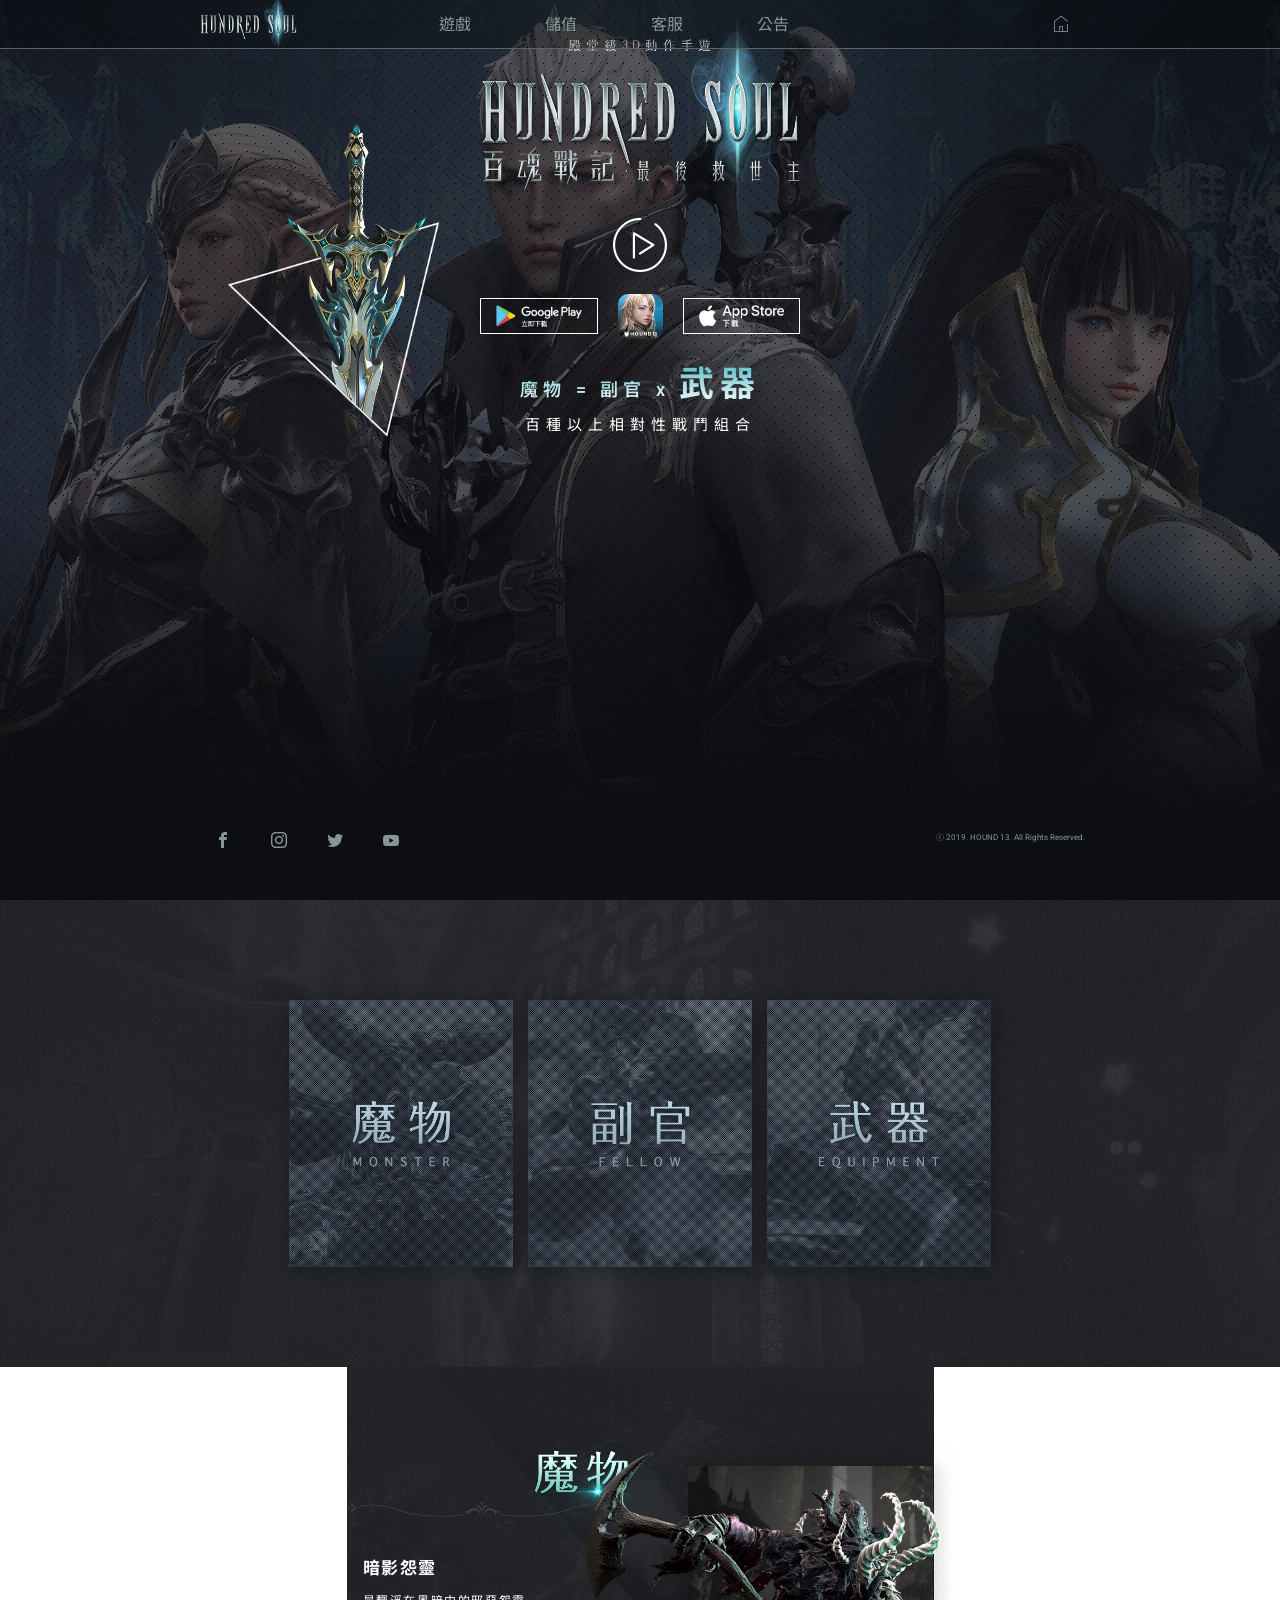
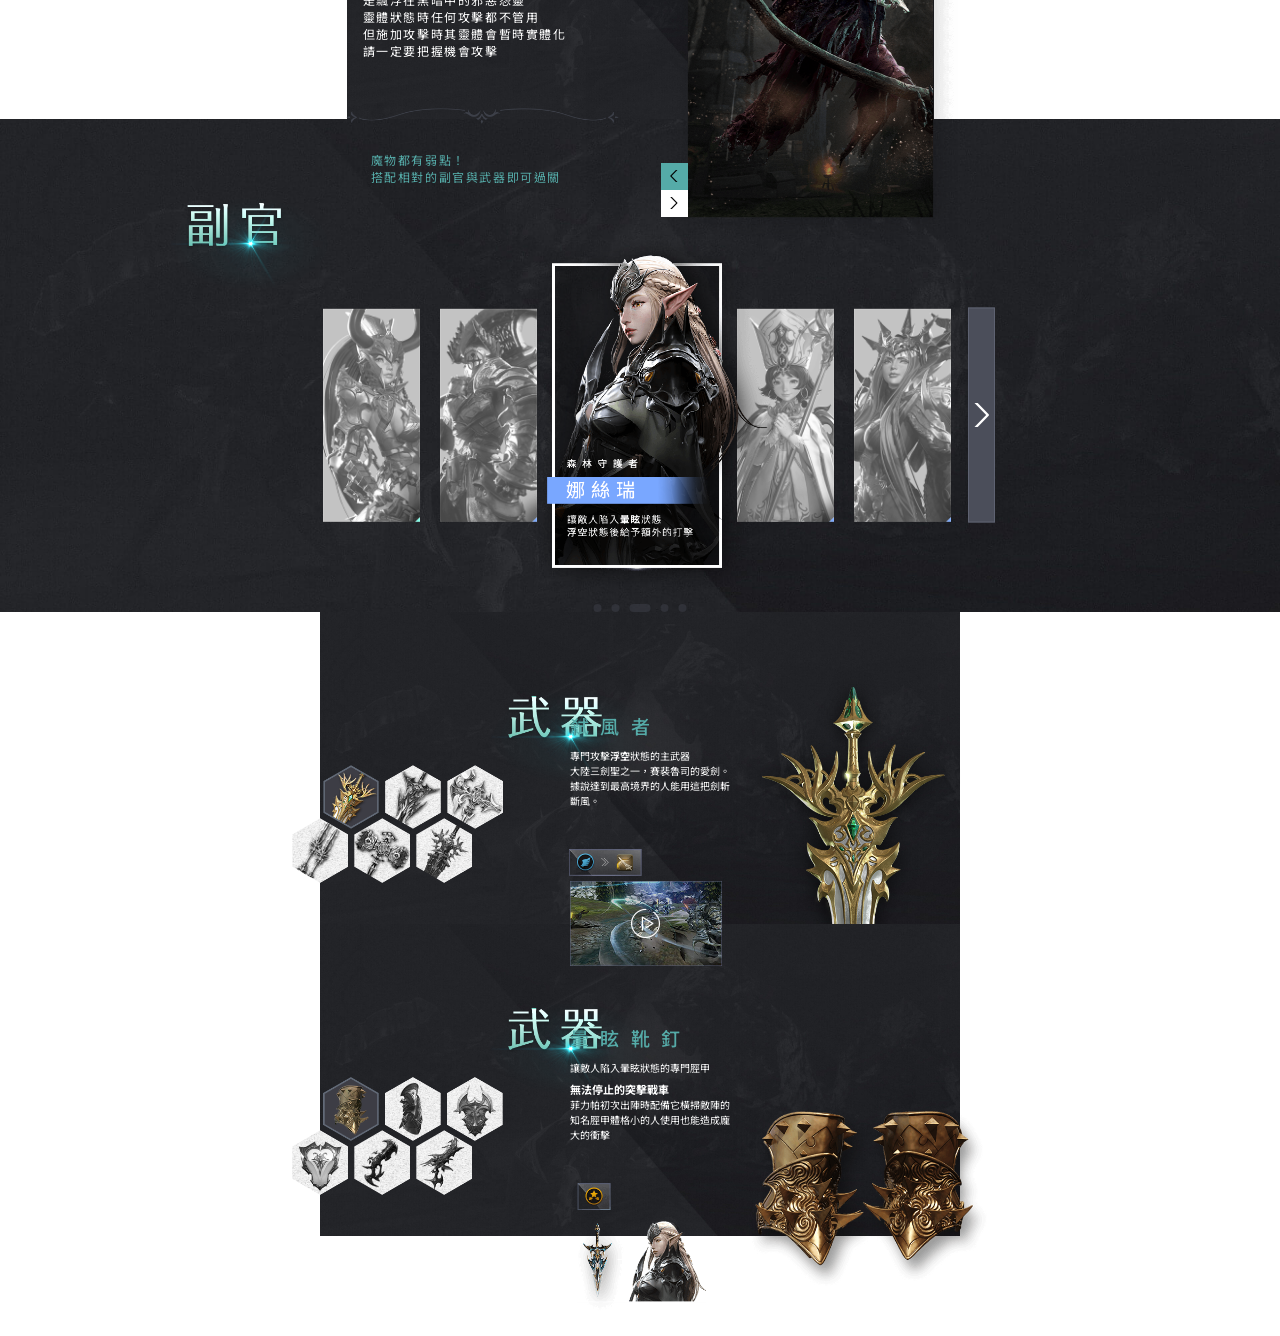
==== full.html @ d364ba59 "full-page-ver" ====
<!DOCTYPE html>
<html xmlns="http://www.w3.org/1999/xhtml">

<head>
	<meta http-equiv="Content-Type" content="text/html; charset=utf-8" />
	<title>Background Video  - fullPage.js</title>
	<meta name="author" content="Alvaro Trigo Lopez" />
	<meta name="description" content="fullPage full-screen background videos." />
	<meta name="keywords"  content="fullpage,jquery,demo,screen,fullscreen,video,full-screen" />
	<meta name="Resource-type" content="Document" />
	<link rel="stylesheet" type="text/css" href="https://alvarotrigo.com/fullPage/fullpage.css" />
	<link rel="stylesheet" href="assets/css/main2.css">
</head>
<body>
	<a href="#!" class="btn btn--90 hamburgur"><i class="icon icon-hamburger"></i></a>
	<nav id="nav">
		<div class="container">
			<div class="flex">
				<a href="#!" class="logo">
					<img src="assets/img/logo-black.png" alt="HOUNDRED SOUL" class="desktop">
					<img src="assets/img/HS_Logo.png" alt="HOUNDRED SOUL" class="mobile">
				</a>
				<ul class="menu list-reset flex">
					<li><a href="#gameMenu">遊戲</a></li>
					<li><a href="#!">儲值</a></li>
					<li><a href="#!">客服</a></li>
					<li><a href="#!">公告</a></li>
				</ul>
				<ul class="sns mobile list-reset">
					<li><a href="https://www.facebook.com/hundredsoul.tw" target="_blank"><i class="icon icon-facebook"></i>Facebook</a></li>
					<li><a href="https://www.instagram.com/hundredsoul_tw/" target="_blank"><i class="icon icon-instagram"></i>Instagram</a></li>
					<li><a href="https://twitter.com/HundredSoulTW" target="_blank"><i class="icon icon-twitter"></i>Twitter</a></li>
					<li><a href="https://www.youtube.com/channel/UCJKom9AdipwO58HMVMMrx8w/" target="_blank"><i class="icon icon-youtube"></i>YouTube</a></li>
				</ul>
				<a href="#!" class="btn btn--90 home desktop"><i class="icon icon-home"></i></a>
				<a href="#!" class="btn btn--90 close mobile"><i class="icon icon-close"></i></a>
			</div>
		</div>
	</nav>
	<div id="fullpage">
		<header class="section">
			<video autoplay muted loop poster="assets/img/1920x1080.jpg" data-autoplay>
				<source src="assets/img/comp2_9.mp4" type="video/mp4">
				Your browser does not support HTML5 video.
			</video>
			<div class="container">
				<div class="flex">
					<div class="content">
						<img src="assets/img/HS_Logo.png" alt="">
						<i class="icon icon-play function--playFullScreen" data-video="07uyx4d0DpY"></i>
						<div class="slider slider--application">
							<ul class="slider__image list-reset">
								<li class="active">
									<img src="assets/img/application01.png" alt="">
								</li>
								<li>
									<img src="assets/img/application02.png" alt="">
								</li>
								<li>
									<img src="assets/img/application03.png" alt="">
								</li>
							</ul>
							<div class="slider__mask">
								<img src="assets/img/triangle.png" alt="">
							</div>
						</div>
						<ul class="app-list list-reset flex">
							<li class="app-logo"><a href="#!"><img src="assets/img/google_play@3x.png" alt=""></a></li>
							<li><a href="#!"><img src="assets/img/hound13.png" alt=""></a></li>
							<li class="app-logo"><a href="#!"><img src="assets/img/apple_store@3x.png" alt=""></a></li>
						</ul>
						<div class="coptText">
							<ul class="slider__text list-reset">
								<li class="active">魔物 = 副官 x <strong>武器</strong></li>
								<li>魔物 = <strong>副官</strong> x 武器</li>
								<li><strong>魔物</strong> = 副官 x 武器</li>
							</ul>
							<p>百種以上相對性戰鬥組合</p>
						</div>
					</div>
				</div>
			</div>
		</header>
		<div class="section slider slider-bg slider-game-menu">
			<div class="flex card-group desktop">
				<a class="card-item" href="#monster">
					<img class="normal" src="assets/img/monster-normal.png" alt="">
					<img class="hover" src="assets/img/monster-hover.png" alt="">
					<span class="sr-only">魔物 Monster</span>
				</a>
				<a class="card-item" href="#fellow">
					<img class="normal" src="assets/img/fellow-normal.png" alt="">
					<img class="hover" src="assets/img/fellow-hover.png" alt="">
					<span class="sr-only">副官 Fellow</span>
				</a>
				<a class="card-item" href="#equipmentMain">
					<img class="normal" src="assets/img/equipment-normal.png" alt="">
					<img class="hover" src="assets/img/equipment-hover.png" alt="">
					<span class="sr-only">武器 equipment</span>
				</a>
			</div>
			<div class="flex card-group mobile">
				<a class="card-item" href="#monster">
					<img class="normal" src="assets/img/monster-mobile.png" alt="">
					<span class="sr-only">魔物 Monster</span>
				</a>
				<a class="card-item" href="#fellow">
					<img class="normal" src="assets/img/fellow-mobile.png" alt="">
					<span class="sr-only">副官 Fellow</span>
				</a>
				<a class="card-item" href="#equipmentMain">
					<img class="normal" src="assets/img/equipment-main-mobile.png" alt="">
					<span class="sr-only">主武器 equipment</span>
				</a>
				<a class="card-item" href="#equipmentSub">
					<img class="normal" src="assets/img/equipment-sub-mobile.png" alt="">
					<span class="sr-only">輔助武器 equipmentSub</span>
				</a>
			</div>
		</div>
		<div class="section slider slider-bg slider-monster">
			<img src="assets/img/monster-title.png" alt="魔物" class="item-title">
			<div class="item-container">
				<div class="slider slider-fade slider-monster">
					<ul class="slider-navi list-reset">
						<li class="slider-navi--prev"><i class="icon icon-slider-left"></i></li>
						<li class="slider-navi--next"><i class="icon icon-slider-right"></i></li>
					</ul>
					<div class="slider-wrap">
						<div class="slider-item">
							<div class="slider-body">
								<img src="assets/img/decoration-up.png" alt="" class="decoration">
								<div class="slider-text">
									<h3 class="mtb0">紅眼拉米亞</h3>
									<p>
										<span>是一種會讓對方變成石頭的魔物</span>
										<span>若是被此一魔物看見，身體就會變石頭</span>
										<span>千萬要多加小心</span>
										<span>別忘記使用防盾就能抵禦其目光</span>
									</p>
								</div>
								<img src="assets/img/decoration-down.png" alt="" class="decoration">
								<p>
									<span>魔物都有弱點！</span>
									<span>搭配相對的副官與武器即可過關</span>
								</p>
							</div>
							<img src="assets/img/slideEvilImgt01.png" alt="" class="slider-img">
						</div>
						<div class="slider-item active">
							<div class="slider-body">
								<img src="assets/img/decoration-up.png" alt="" class="decoration">
								<div class="slider-text">
									<h3 class="mtb0">暗影怨靈</h3>
									<p>
										<span>是飄浮在黑暗中的邪惡怨靈</span>
										<span>靈體狀態時任何攻擊都不管用</span>
										<span>但施加攻擊時其靈體會暫時實體化</span>
										<span>請一定要把握機會攻擊</span>
									</p>
								</div>
								<img src="assets/img/decoration-down.png" alt="" class="decoration">
								<p>
									<span>魔物都有弱點！</span>
									<span>搭配相對的副官與武器即可過關</span>
								</p>
							</div>
							<img src="assets/img/slideEvilImgt02.png" alt="" class="slider-img">
						</div>
						<div class="slider-item">
							<div class="slider-body">
								<img src="assets/img/decoration-up.png" alt="" class="decoration">
								<div class="slider-text">
									<h3 class="mtb0">不死巨魔</h3>
									<p>
										<span>是能瞬間回復傷口的魔物</span>
										<span>受傷時會習慣性採取防禦姿態回復傷勢</span>
										<span>由於此時會全力防禦，攻擊難以奏效</span>
										<span>擊倒狀態異常相當脆弱請立刻擊倒對方</span>
									</p>
								</div>
								<img src="assets/img/decoration-down.png" alt="" class="decoration">
								<p>
									<span>魔物都有弱點！</span>
									<span>搭配相對的副官與武器即可過關</span>
								</p>
							</div>
							<img src="assets/img/slideEvilImgt03.png" alt="不死巨魔" class="slider-img">
						</div>
						<div class="slider-item">
							<div class="slider-body">
								<img src="assets/img/decoration-up.png" alt="" class="decoration">
								<div class="slider-text">
									<h3 class="mtb0">旋風鷹身人</h3>
									<p>
										<span>是操控風之力的天空狩獵者</span>
										<span>引起旋風的瞬間請快速攻擊阻斷旋風的形成</span>
										<span>在地上飛行時會呈現對浮空狀態異常較為脆弱</span>
										<span>最好能把握機會</span>
									</p>
								</div>
								<img src="assets/img/decoration-down.png" alt="" class="decoration">
								<p>
									<span>魔物都有弱點！</span>
									<span>搭配相對的副官與武器即可過關</span>
								</p>
							</div>
							<img src="assets/img/slideEvilImgt04.png" alt="旋風鷹身人" class="slider-img">
						</div>
						<div class="slider-item">
							<div class="slider-body">
								<img src="assets/img/decoration-up.png" alt="" class="decoration">
								<div class="slider-text">
									<h3 class="mtb0">奇美拉</h3>
									<p>
										<span>是被稱為魔獸之王的最高階魔物</span>
										<span>想要擊敗奇美拉</span>
										<span>就必須把一切戰鬥技術發揮至極限</span>
										<span>我會祈禱女神保佑救世主的偉大挑戰</span>
									</p>
								</div>
								<img src="assets/img/decoration-down.png" alt="" class="decoration">
								<p>
									<span>魔物都有弱點！</span>
									<span>搭配相對的副官與武器即可過關</span>
								</p>
							</div>
							<img src="assets/img/slideEvilImgt05.png" alt="奇美拉" class="slider-img">
						</div>
						<div class="slider-item">
							<div class="slider-body">
								<img src="assets/img/decoration-up.png" alt="" class="decoration">
								<div class="slider-text">
									<h3 class="mtb0">米諾陶</h3>
									<p>
										<span>是殲滅一整個騎士團的傳奇魔物</span>
										<span>由於米諾陶具備超強的防禦力被稱為移動的城堡</span>
										<span>米諾陶並非無法攻破的銅牆鐵壁</span>
										<span>一定會有方法可以擊潰其防備</span>
									</p>
								</div>
								<img src="assets/img/decoration-down.png" alt="" class="decoration">
								<p>
									<span>魔物都有弱點！</span>
									<span>搭配相對的副官與武器即可過關</span>
								</p>
							</div>
							<img src="assets/img/slideEvilImgt06.png" alt="米諾陶" class="slider-img">
						</div>
					</div>
				</div>
			</div>
		</div>
		<div class="section slider slider-bg slider-fellow">
			<img src="assets/img/fellow-title.png" alt="副官" class="item-title">
			<div class="item-container">
				<div class="slider slider-infinite">
					<div class="slider-wrap">
						<div class="slider-item">
							<div class="fellow-img fellow-img--set">
								<img src="assets/img/adCha01.png" alt="">
								<img src="assets/img/adCha01_on.png" alt="" class="on">
							</div>
							<div class="fellow-img fellow-img--active">
								<img src="assets/img/adCha01_active.png" alt="">
							</div>
							<h4 class="sr-only">開朗的突擊少女</h4>
							<h3 class="sr-only">菲力帕</h3>
							<p class="sr-only">讓敵人陷入暈眩狀態，破壞霸體的專門副官</p>
						</div>
						<div class="slider-item">
							<div class="fellow-img fellow-img--set">
								<img src="assets/img/adCha02.png" alt="">
								<img src="assets/img/adCha02_on.png" alt="" class="on">
							</div>
							<div class="fellow-img fellow-img--active">
								<img src="assets/img/adCha02_active.png" alt="">
							</div>
							<h4 class="sr-only">北方守護者</h4>
							<h3 class="sr-only">基加提克</h3>
							<p class="sr-only">讓敵人陷入浮空狀態，擊倒狀態後附加額外的打擊</p>
						</div>
						<div class="slider-item active">
							<div class="fellow-img fellow-img--set">
								<img src="assets/img/adCha03.png" alt="">
								<img src="assets/img/adCha03_on.png" alt="" class="on">
							</div>
							<div class="fellow-img fellow-img--active">
								<img src="assets/img/adCha03_active.png" alt="">
							</div>
							<h4 class="sr-only">森林守護者</h4>
							<h3 class="sr-only">娜絲瑞</h3>
							<p class="sr-only">讓敵人陷入暈眩狀態，浮空狀態後給予額外的打擊</p>
						</div>
						<div class="slider-item">
							<div class="fellow-img fellow-img--set">
								<img src="assets/img/adCha04.png" alt="">
								<img src="assets/img/adCha04_on.png" alt="" class="on">
							</div>
							<div class="fellow-img fellow-img--active">
								<img src="assets/img/adCha04_active.png" alt="">
							</div>
							<h4 class="sr-only">女神之子</h4>
							<h3 class="sr-only">拉黎卡</h3>
							<p class="sr-only">專門輔助我軍攻擊且治癒傷勢，解除狀態異常回復瀕死狀態</p>
						</div>
						<div class="slider-item">
							<div class="fellow-img fellow-img--set">
								<img src="assets/img/adCha05.png" alt="">
								<img src="assets/img/adCha05_on.png" alt="" class="on">
							</div>
							<div class="fellow-img fellow-img--active">
								<img src="assets/img/adCha05_active.png" alt="">
							</div>
							<h4 class="sr-only">炙烈的火焰魔女</h4>
							<h3 class="sr-only">凱倫</h3>
							<p class="sr-only">讓敵人陷入灼傷、暈眩狀態，灼傷狀態爆炸後造成範圍攻擊</p>
						</div>
					</div>
					<ul class="slider-dot list-reset">
						<li></li>
						<li></li>
						<li class="active"></li>
						<li></li>
						<li></li>
					</ul>
					<div class="slider-hide">
						<div class="slider-arrow"><i class="icon icon-slider-right"></i></div>
						<div class="slider-item">
							<h4 class="sr-only">聖殿騎士團副團長</h4>
							<h3 class="sr-only">卡伊琳</h3>
							<p class="sr-only">讓敵人陷入束縛狀態，曾獲得雷蒙大師的指導</p>
							<img src="assets/img/adCha-6.png" alt="">
						</div>
					</div>
				</div>
			</div>
		</div>
		<div class="section slider slider-bg slider-equipment slider-equipment--main">
			<img src="assets/img/equipment-title.png" alt="武器" class="item-title">
			<div class="item-container">
				<div class="slider slider-equipment">
					<div class="slider-wrap">
						<div class="slider-item active">
							<h3 class="mobile">主武器</h3>
							<div class="tab-group">
								<ul class="tab-navi tab-navi--main list-reset">
									<li class="active"></li>
									<li></li>
									<li></li>
									<li></li>
									<li></li>
									<li></li>
								</ul>
								<div class="tab-content-group tab-content-group--main">
									<div class="content-item active">
										<div class="content-body">
											<div class="content-text">
												<h3 class="mt0-mb05">弒風者</h3>
												<p class="mtb0">
													專門攻擊<strong>浮空</strong>狀態的主武器
												</p>
												<p class="mtb0">
													大陸三劍聖之一，賽裴魯司的愛劍。
												</p>
												<p class="mtb0">
													據說達到最高境界的人能用這把劍斬斷風。
												</p>
												<div class="recommend-group">
													<img class="recommend-main" src="assets/img/recommend-group-11.png" alt="">
													<div class="video-group function--playFullScreen" data-video="kIsNQ-Lx2Ng">
														<img src="assets/img/imgMovie01.png" alt="" class="video-thumbnail">
														<i class="icon icon-play"></i>
													</div>
												</div>
											</div>
											<img src="assets/img/equipment-main-11.png" alt="" class="content-img">
										</div>
									</div>
									<div class="content-item">
										<div class="content-body">
											<div class="content-text">
												<h3 class="mt0-mb05">夜暮</h3>
												<p class="mtb0">
													專門攻擊<strong>暈眩</strong>狀態的主武器
												</p>
												<p class="mtb0">
													英雄王托雷多被冊封為王太子時先王賜予的劍，是歷代潘特拉王代代相傳的傳家之寶。
												</p>
												<div class="recommend-group">
													<img class="recommend-main" src="assets/img/recommend-group-12.png" alt="">
													<div class="video-group function--playFullScreen" data-video="6Gt11LKNXTY">
														<img src="assets/img/imgMovie02.png" alt="" class="video-thumbnail">
														<i class="icon icon-play"></i>
													</div>
												</div>
											</div>
											<img src="assets/img/equipment-main-12.png" alt="" class="content-img">
										</div>
									</div>
									<div class="content-item">
										<div class="content-body">
											<div class="content-text">
												<h3 class="mt0-mb05">半月</h3>
												<p class="mtb0">
													專門攻擊<strong>暈眩</strong>狀態的主武器 
												</p>
												<p class="mtb0">
													英雄王托雷多被冊封為王太子時先王賜予的劍，是歷代潘特拉王代代相傳的傳家之寶。
												</p>
												<div class="recommend-group">
													<img class="recommend-main" src="assets/img/recommend-group-13.png" alt="">
													<div class="video-group function--playFullScreen" data-video="BIBK9eVVY2A">
														<img src="assets/img/imgMovie03.png" alt="" class="video-thumbnail">
														<i class="icon icon-play"></i>
													</div>
												</div>
											</div>
											<img src="assets/img/equipment-main-13.png" alt="" class="content-img">
										</div>
									</div>
									<div class="content-item">
										<div class="content-body">
											<div class="content-text">
												<h3 class="mt0-mb05">決鬥者</h3>
												<p class="mtb0">
													專門攻擊<strong>浮空</strong>狀態的主武器
												</p>
												<p class="mtb0">
													英雄王托雷多單槍匹馬突破闇影峽谷時使用 的武器，據說他只花了不到半天的時間， 就突破了這個充滿魔物的
												</p>
												<div class="recommend-group">
													<img class="recommend-main" src="assets/img/recommend-group-14.png" alt="">
													<div class="video-group function--playFullScreen" data-video="pWNz-V4OmVE">
														<img src="assets/img/imgMovie04.png" alt="" class="video-thumbnail">
														<i class="icon icon-play"></i>
													</div>
												</div>
											</div>
											<img src="assets/img/equipment-main-14.png" alt="" class="content-img">
										</div>
									</div>
									<div class="content-item">
										<div class="content-body">
											<div class="content-text">
												<h3 class="mt0-mb05">碎骨者</h3>
												<p class="mtb0">
													專門攻擊<strong>擊倒、石化</strong>狀態的主武器 
												</p>
												<p class="mtb0">
													為潘特拉的突擊隊長巴爾多量身訂做的戰錘，面對碎骨者，任何一個魔物都無法避免骨頭碎裂的命運。
												</p>
												<div class="recommend-group">
													<img class="recommend-main" src="assets/img/recommend-group-15.png" alt="">
													<div class="video-group function--playFullScreen" data-video="PIp_ZPu864g">
														<img src="assets/img/imgMovie05.png" alt="" class="video-thumbnail">
														<i class="icon icon-play"></i>
													</div>
												</div>
											</div>
											<img src="assets/img/equipment-main-15.png" alt="" class="content-img">
										</div>
									</div>
									<div class="content-item">
										<div class="content-body">
											<div class="content-text">
												<h3 class="mt0-mb05">熾焰巨劍</h3>
												<p class="mtb0">
													專門攻擊<strong>灼傷</strong>狀態的主武器
												</p>
												<p class="mtb0">
													守護黑灰火山的羅敦四代王，裴伊剛的劍，由火之族所贈予。
												</p>
												<p class="mtb0">
													利用熔岩般的刀刃焚燒敵人，使其變成灰燼。
												</p>
												<div class="recommend-group">
													<img class="recommend-main" src="assets/img/recommend-group-16.png" alt="">
													<div class="video-group function--playFullScreen" data-video="JJlG86uTgNA">
														<img src="assets/img/imgMovie06.png" alt="" class="video-thumbnail">
														<i class="icon icon-play"></i>
													</div>
												</div>
											</div>
											<img src="assets/img/equipment-main-16.png" alt="" class="content-img">
										</div>
									</div>
								</div>
							</div>
						</div>
					</div>
				</div>
			</div>
		</div>
		<div class="section slider slider-bg slider-equipment slider-equipment--sub">
			<img src="assets/img/equipment-title.png" alt="武器" class="item-title">
			<div class="item-container">
				<div class="slider slider-equipment">
					<div class="slider-wrap">
						<div class="slider-item active">
							<h3 class="mobile">輔助武器</h3>
							<div class="tab-group">
								<ul class="tab-navi tab-navi--sub list-reset">
									<li class="active"></li>
									<li></li>
									<li></li>
									<li></li>
									<li></li>
									<li></li>
								</ul>
								<div class="tab-content-group tab-content-group--sub">
									<div class="content-item active">
										<div class="content-body">
											<div class="content-text">
												<h3 class="mt0-mb05">暈眩靴釘</h3>
												<p class="mtb0">
													讓敵人陷入暈眩狀態的專門脛甲  
												</p>
												<h4 class="mt05-mb0">無法停止的突擊戰車</h4>
												<p class="mtb0">
													菲力帕初次出陣時配備它橫掃敵陣的知名脛甲體格小的人使用也能造成龐大的衝擊
												</p>
												<div class="recommend-group">
													<img class="recommend-sub" src="assets/img/recommend-group-21.png" alt="">
													<p>※ 推薦組合</p>
												</div>
											</div>
											<img src="assets/img/equipment-main-21.png" alt="" class="content-img">
										</div>
									</div>
									<div class="content-item">
										<div class="content-body">
											<div class="content-text">
												<h3 class="mt0-mb05">鐵翼</h3>
												<p class="mtb0">
													讓敵人呈現浮空狀態的專門脛甲
												</p>
												<h4 class="mt05-mb0">粉碎黑暗的振翅</h4>
												<p class="mtb0">
													潘特拉的十二騎士之一鋼鐵心臟羅根愛用的脛甲帶著沉重金屬重量的踢擊輕易就把魔物踢向空中。
												</p>
												<div class="recommend-group">
													<img class="recommend-sub" src="assets/img/recommend-group-22.png" alt="">
													<p>※ 推薦組合</p>
												</div>
											</div>
											<img src="assets/img/equipment-main-22.png" alt="" class="content-img">
										</div>
									</div>
									<div class="content-item">
										<div class="content-body">
											<div class="content-text">
												<h3 class="mt0-mb05">前鋒之盾</h3>
												<p class="mtb0">
													防禦成功時會形成保護自己的護盾
												</p>
												<h4 class="mt05-mb0">不怕畏懼的先鋒</h4>
												<p class="mtb0">
													羅敦之王親自賜予先鋒部隊指揮官的防盾蘊含能有效分散衝擊的羅敦工匠技術的精華
												</p>
												<div class="recommend-group">
													<img class="recommend-sub" src="assets/img/recommend-group-23.png" alt="">
													<p>※ 推薦組合</p>
												</div>
											</div>
											<img src="assets/img/equipment-main-23.png" alt="" class="content-img">
										</div>
									</div>
									<div class="content-item">
										<div class="content-body">
											<div class="content-text">
												<h3 class="mt0-mb05">最後的希望</h3>
												<p class="mtb0">
													成功防禦時會治癒自己
												</p>
												<h4 class="mt05-mb0">不滅的希望之燈</h4>
												<p class="mtb0">
													指揮蘭帕司第4次防禦戰的聖殿騎士鐵壁的帕拉泰昂使用過的防盾蘊含女神之子拉黎卡對於生存
												</p>
												<div class="recommend-group">
													<img class="recommend-sub" src="assets/img/recommend-group-24.png" alt="">
													<p>※ 推薦組合</p>
												</div>
											</div>
											<img src="assets/img/equipment-main-24.png" alt="" class="content-img">
										</div>
									</div>
									<div class="content-item">
										<div class="content-body">
											<div class="content-text">
												<h3 class="mt0-mb05">厄運加農砲</h3>
												<p class="mtb0">
													專門讓敵人呈現中毒狀態的手持加農砲
												</p>
												<h4 class="mt05-mb0">釋毒惡魔</h4>
												<p class="mtb0">
													潘特拉的十二騎士之一魔彈射手基戴亞使用過的手持加農砲利用配合二十四種致命毒融化且
												</p>
												<div class="recommend-group">
													<img class="recommend-sub" src="assets/img/recommend-group-25.png" alt="">
													<p>※ 推薦組合</p>
												</div>
											</div>
											<img src="assets/img/equipment-main-25.png" alt="" class="content-img">
										</div>
									</div>
									<div class="content-item">
										<div class="content-body">
											<div class="content-text">
												<h3 class="mt0-mb05">冰之龍</h3>
												<p class="mtb0">
													專門讓敵人呈現緩速狀態的手持加農砲
												</p>
												<h4 class="mt05-mb0">冰龍之息</h4>
												<p class="mtb0">
													利用在冰山脈地層發掘的冰龍骨頭製成的手持加農砲會發射連火焰都能冰凍的極度寒氣。
												</p>
												<div class="recommend-group">
													<img class="recommend-sub" src="assets/img/recommend-group-26.png" alt="">
													<p>※ 推薦組合</p>
												</div>
											</div>
											<img src="assets/img/equipment-main-26.png" alt="" class="content-img">
										</div>
									</div>
								</div>
							</div>
						</div>
					</div>
				</div>
			</div>
		</div>
	</div>
	<footer>
		<div class="container">
			<div class="flex">
				<ul class="sns flex list-reset">
					<li><a href="https://www.facebook.com/hundredsoul.tw" target="_blank"><i class="icon icon-facebook"></i></a></li>
					<li><a href="https://www.instagram.com/hundredsoul_tw/" target="_blank"><i class="icon icon-instagram"></i></a></li>
					<li><a href="https://twitter.com/HundredSoulTW" target="_blank"><i class="icon icon-twitter"></i></a></li>
					<li><a href="https://www.youtube.com/channel/UCJKom9AdipwO58HMVMMrx8w/" target="_blank"><i class="icon icon-youtube"></i></a></li>
				</ul>
				<div class="copyright">
					<p class="mtb0">ⓒ 2019. HOUND 13. All Rights Reserved.</p>
				</div>
			</div>
		</div>
	</footer>
	<div class="black"></div>
	<div class="lightbox lightbox--video">
		<div class="lightbox__wrap">
			<i class="icon icon-close function--close"></i>
			<div class="embed--border">
				<div class="embed embed--16by9">
					<iframe width="560" height="315" src="" frameborder="0" allow="accelerometer; autoplay; encrypted-media; gyroscope; picture-in-picture" allowfullscreen></iframe>
				</div>
			</div>
		</div>
	</div>
	<script type="text/javascript" src="assets/js/jquery-1.11.3.min.js"></script>
	<script type="text/javascript" src="assets/js/jquery.easing.min.js"></script>
	<script type="text/javascript" src="https://alvarotrigo.com/fullPage/fullpage.js"></script>
	<script type="text/javascript" src="assets/js/main.js"></script>
	<script type="text/javascript">
		var myFullpage = new fullpage('#fullpage', {
			anchors: ['header', 'gameMenu', 'monster', 'fellow', 'equipmentMain', 'equipmentSub'],
			licenseKey: null,
			verticalCentered: true,
			menu: '#nav'
		});
	</script>
</body>
</html>
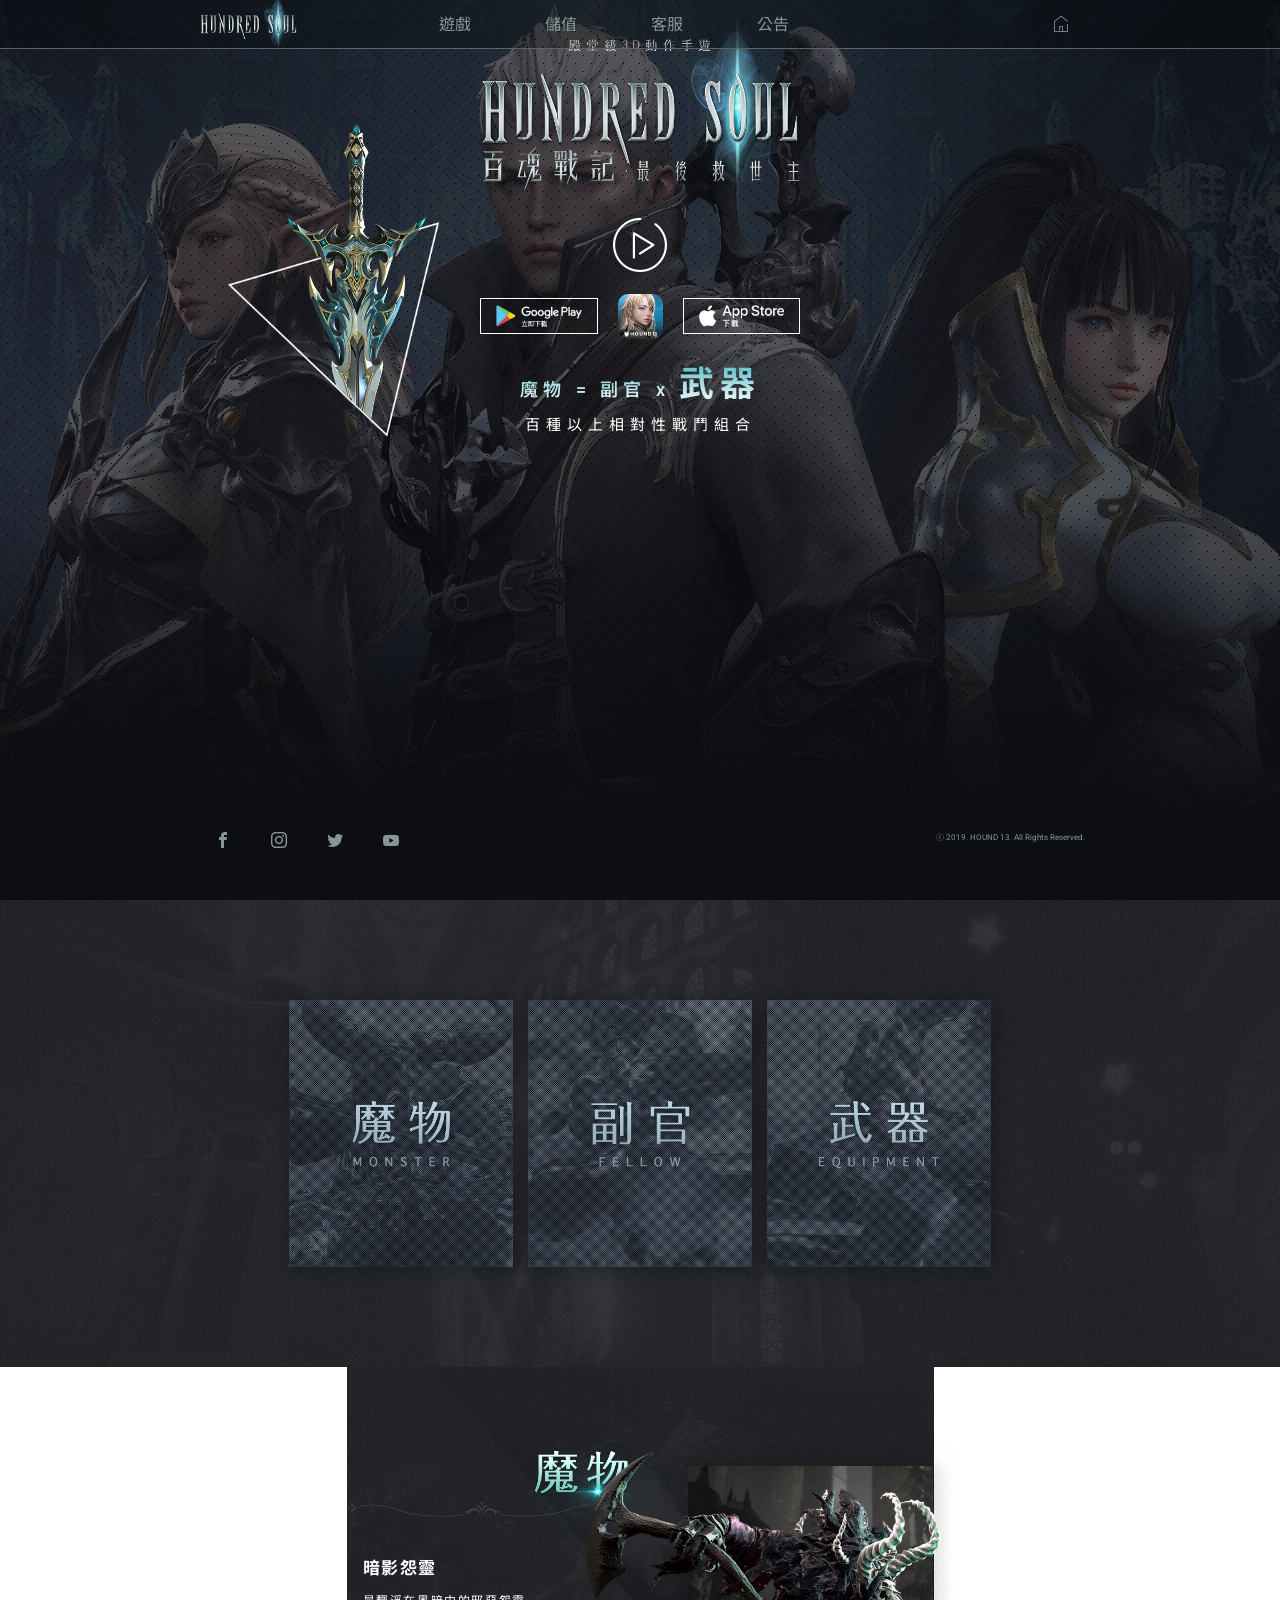
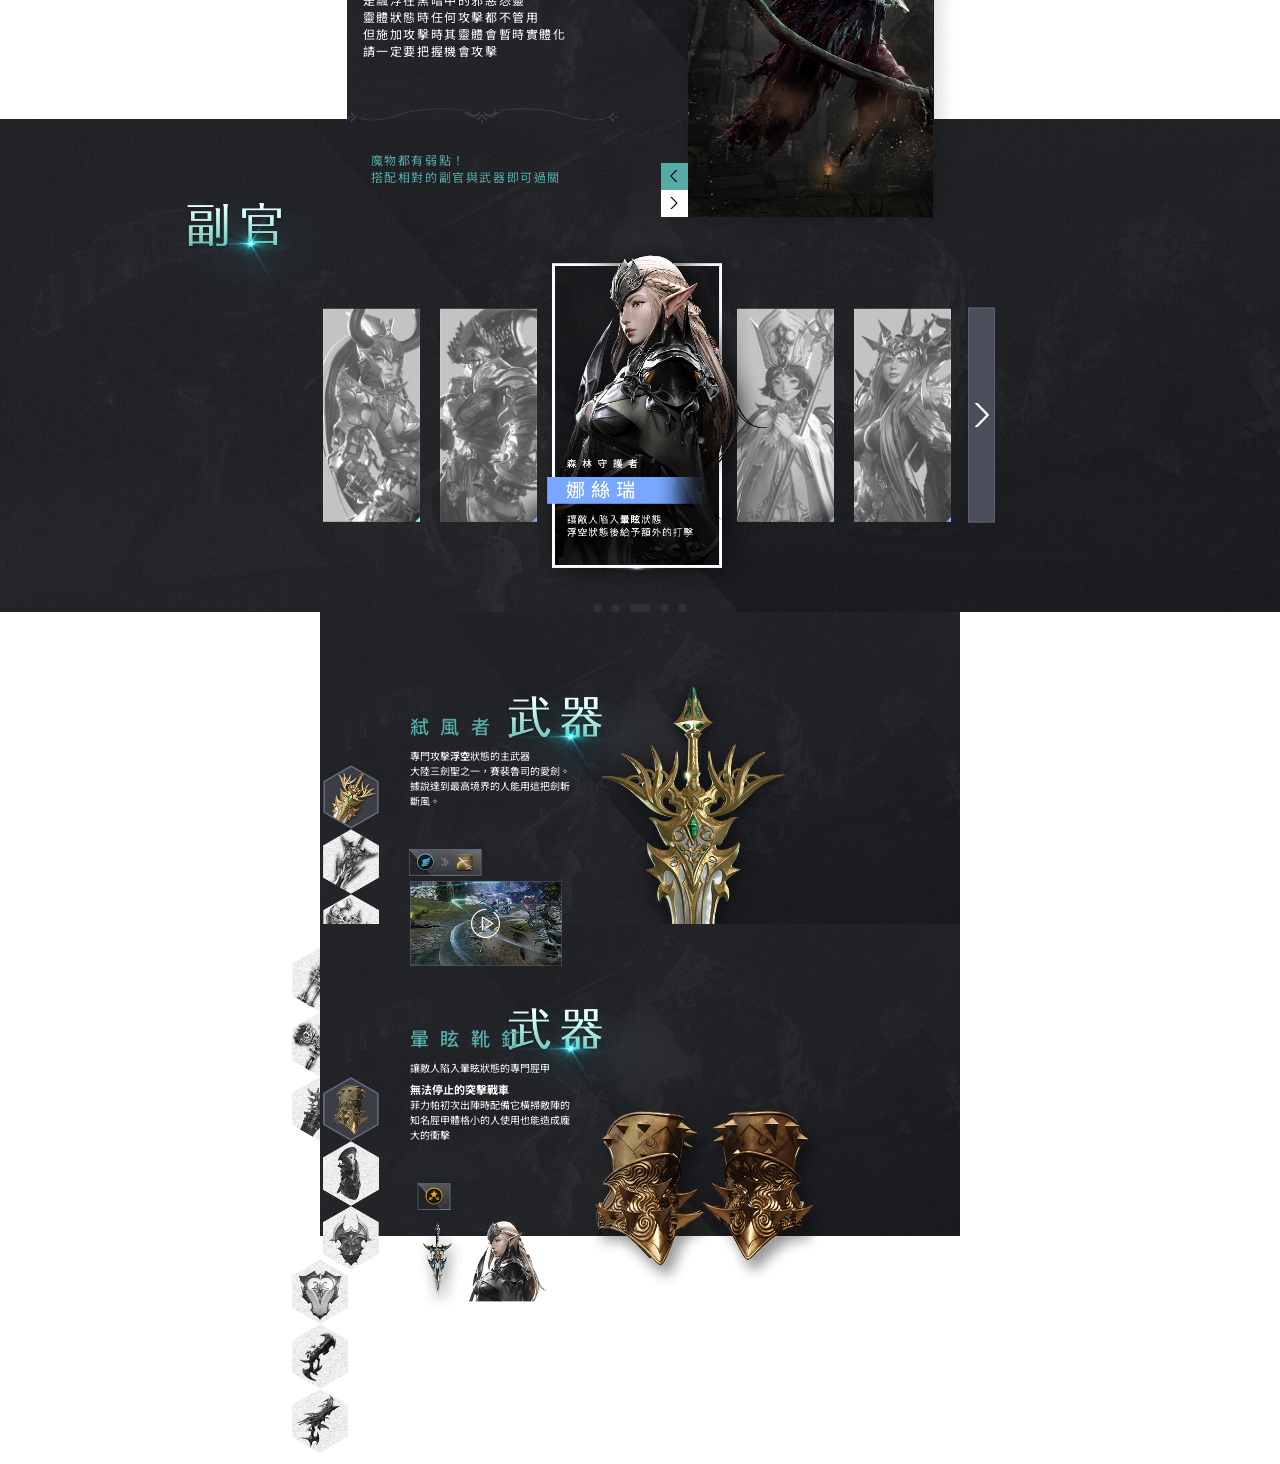
==== commit 2ca3de22: "plus" ====
--- a/full.html
+++ b/full.html
@@ -4,11 +4,11 @@
 
 <head>
 	<meta http-equiv="Content-Type" content="text/html; charset=utf-8" />
-	<title>Background Video  - fullPage.js</title>
-	<meta name="author" content="Alvaro Trigo Lopez" />
-	<meta name="description" content="fullPage full-screen background videos." />
-	<meta name="keywords"  content="fullpage,jquery,demo,screen,fullscreen,video,full-screen" />
-	<meta name="Resource-type" content="Document" />
+	<meta name="viewport" content="width=device-width, user-scalable=0">
+	<meta name="robots" content="noindex">
+	<meta name="googlebot" content="noindex">
+	<link rel="shortcut icon" href="assets/img/favicon.ico" type="image/x-icon"/>
+	<title>Hound</title>
 	<link rel="stylesheet" type="text/css" href="https://alvarotrigo.com/fullPage/fullpage.css" />
 	<link rel="stylesheet" href="assets/css/main2.css">
 </head>
@@ -65,7 +65,7 @@
 								<img src="assets/img/triangle.png" alt="">
 							</div>
 						</div>
-						<ul class="app-list list-reset flex">
+						<ul class="app-list list-reset flex desktop">
 							<li class="app-logo"><a href="#!"><img src="assets/img/google_play@3x.png" alt=""></a></li>
 							<li><a href="#!"><img src="assets/img/hound13.png" alt=""></a></li>
 							<li class="app-logo"><a href="#!"><img src="assets/img/apple_store@3x.png" alt=""></a></li>
@@ -632,6 +632,11 @@
 			</div>
 		</div>
 	</div>
+	<ul class="app-list list-reset flex mobile">
+		<li class="app-logo"><a href="#!"><img src="assets/img/google_play@3x.png" alt=""></a></li>
+		<li><a href="#!"><img src="assets/img/hound13.png" alt=""></a></li>
+		<li class="app-logo"><a href="#!"><img src="assets/img/apple_store@3x.png" alt=""></a></li>
+	</ul>
 	<footer>
 		<div class="container">
 			<div class="flex">
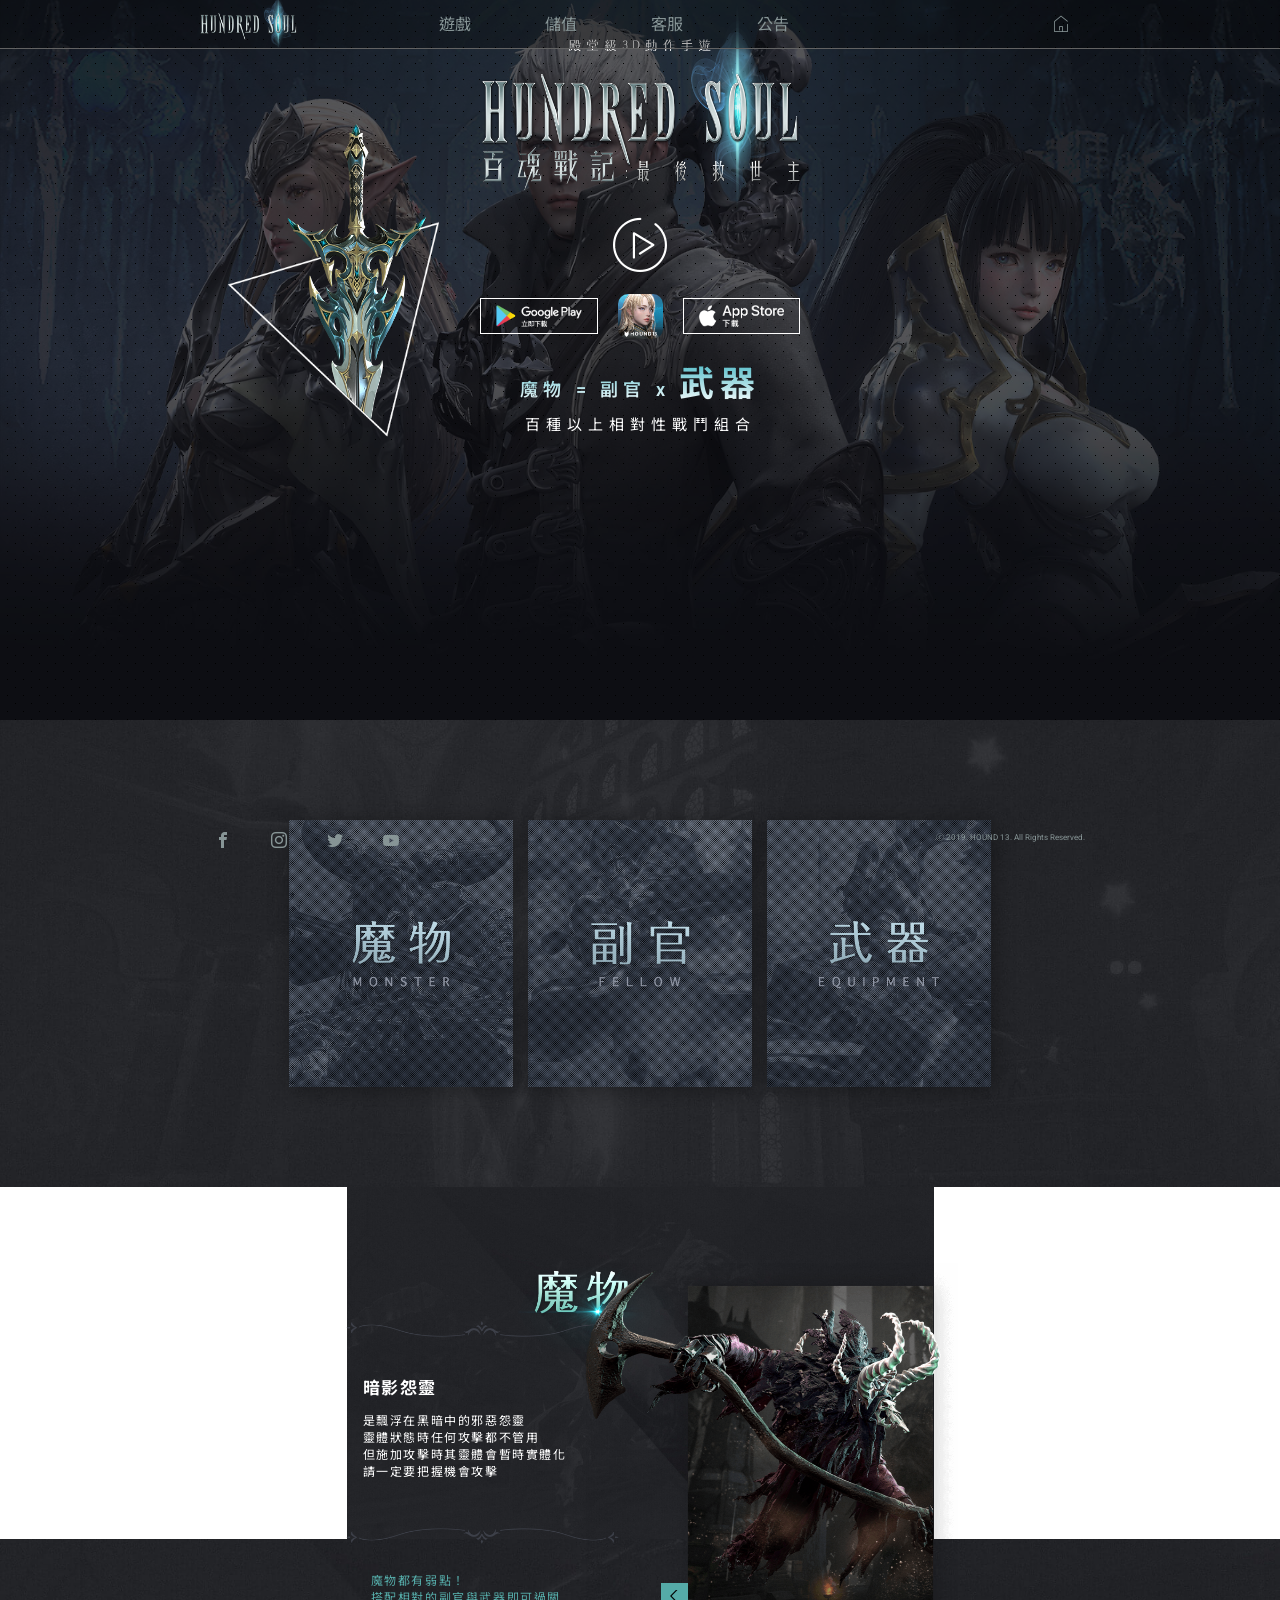
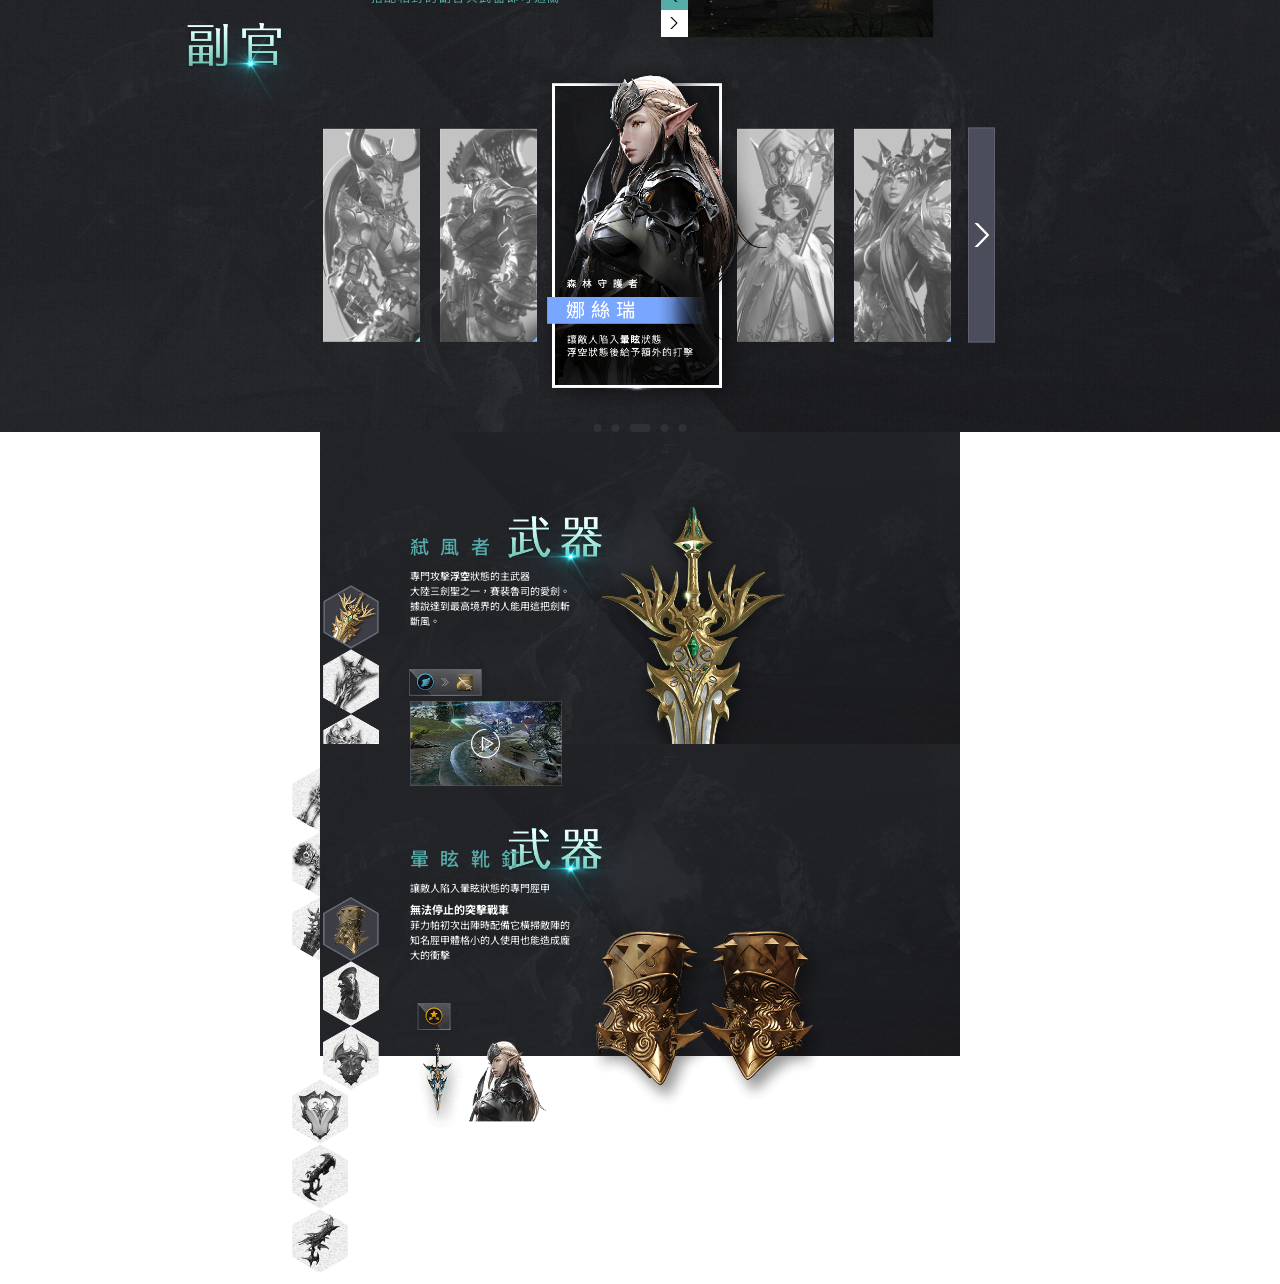
==== commit 8f234040: "animate" ====
--- a/full.html
+++ b/full.html
@@ -652,6 +652,7 @@
 			</div>
 		</div>
 	</footer>
+	<div class="animation mobile"><i class="icon icon-down"></i></div>
 	<div class="black"></div>
 	<div class="lightbox lightbox--video">
 		<div class="lightbox__wrap">
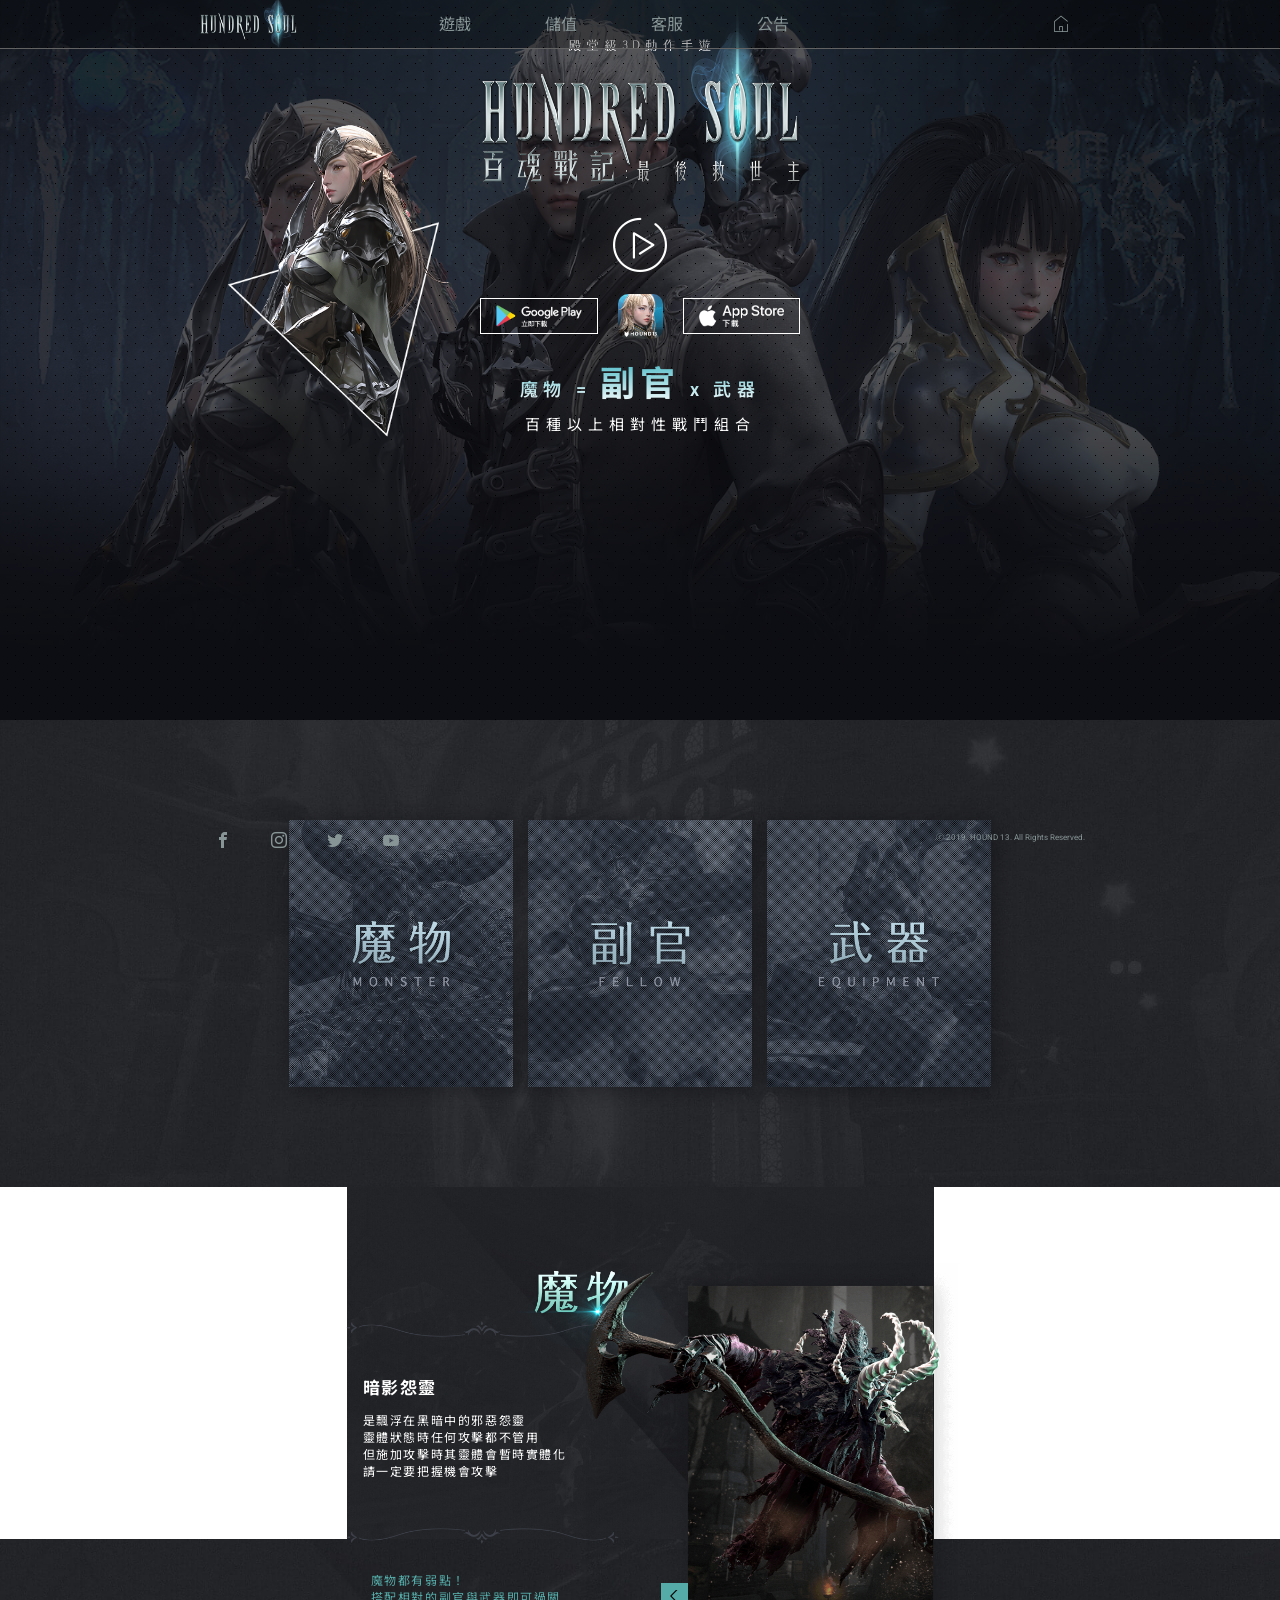
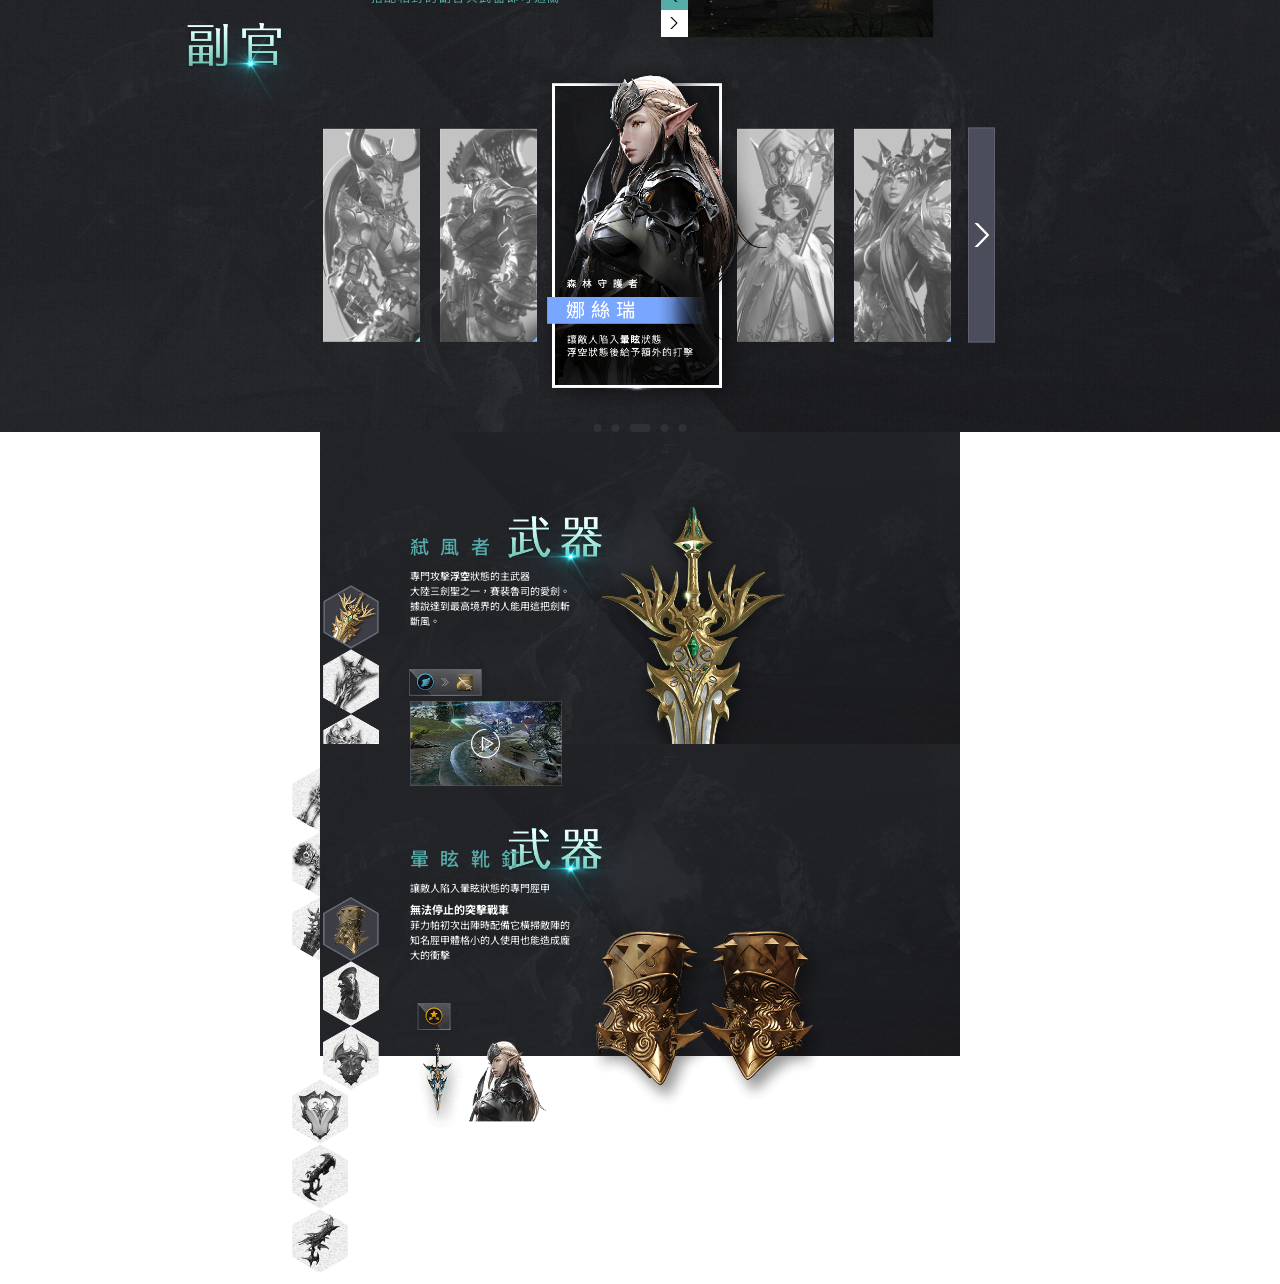
==== commit a9a7d720: "animate" ====
--- a/full.html
+++ b/full.html
@@ -50,6 +50,7 @@
 						<img src="assets/img/HS_Logo.png" alt="">
 						<i class="icon icon-play function--playFullScreen" data-video="07uyx4d0DpY"></i>
 						<div class="slider slider--application">
+							<img src="assets/img/applicationBlank.png" alt="">
 							<ul class="slider__image list-reset">
 								<li class="active">
 									<img src="assets/img/application01.png" alt="">
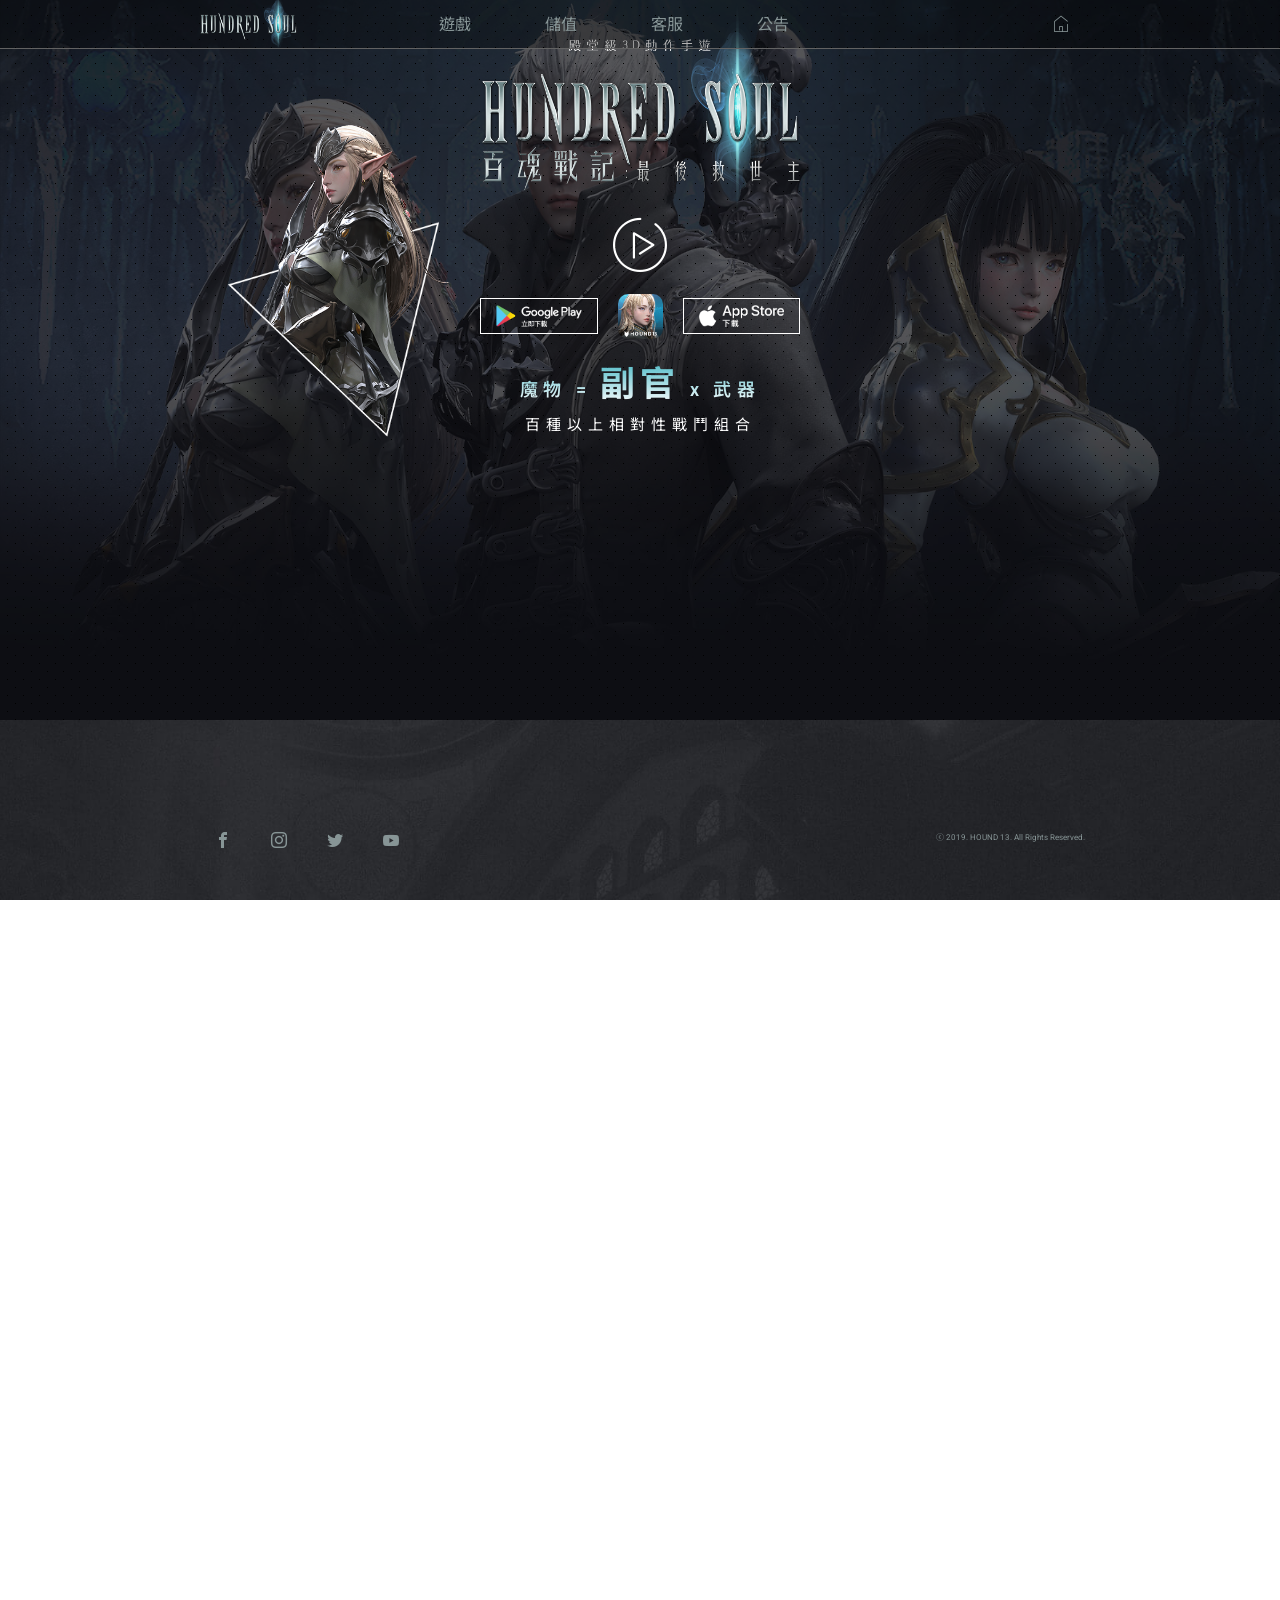
==== commit 72b04dca: "swiper+fp" ====
--- a/full.html
+++ b/full.html
@@ -10,6 +10,7 @@
 	<link rel="shortcut icon" href="assets/img/favicon.ico" type="image/x-icon"/>
 	<title>Hound</title>
 	<link rel="stylesheet" type="text/css" href="https://alvarotrigo.com/fullPage/fullpage.css" />
+	<link rel="stylesheet" type="text/css" href="assets/css/swiper.min.css" />
 	<link rel="stylesheet" href="assets/css/main2.css">
 </head>
 <body>
@@ -255,8 +256,8 @@
 		</div>
 		<div class="section slider slider-bg slider-fellow">
 			<img src="assets/img/fellow-title.png" alt="副官" class="item-title">
-			<div class="item-container">
-				<div class="slider slider-infinite">
+			<div class="item-container adjutantSlide">
+				<!-- <div class="slider slider-infinite">
 					<div class="slider-wrap">
 						<div class="slider-item">
 							<div class="fellow-img fellow-img--set">
@@ -334,6 +335,41 @@
 							<p class="sr-only">讓敵人陷入束縛狀態，曾獲得雷蒙大師的指導</p>
 							<img src="assets/img/adCha-6.png" alt="">
 						</div>
+					</div>
+				</div> -->
+				<div class="slideBox slider-fellow">
+					<div class="inner">
+						<div class="swiper-container">
+							<div class="swiper-wrapper">
+								<div class="swiper-slide no1">
+									<div class="item">
+										<div class="img"><img src="assets/img/adCha04_active.png" alt=""></div>
+									</div>
+								</div>
+								<div class="swiper-slide no2">
+									<div class="item">
+										<div class="img"><img src="assets/img/adCha02_active.png" alt="부관"></div>
+									</div>
+								</div>
+								<div class="swiper-slide no3">
+									<div class="item">
+										<div class="img"><img src="assets/img/adCha03_active.png" alt="설명"></div>
+									</div>
+								</div>
+								<div class="swiper-slide no4">
+									<div class="item">
+										<div class="img"><img src="assets/img/adCha04_active.png" alt="설명"></div>
+									</div>
+								</div>
+								<div class="swiper-slide no5">
+									<div class="item">
+										<div class="img"><img src="assets/img/adCha05_active.png" alt="설명"></div>
+									</div>
+								</div>
+							</div>
+						</div>
+					</div>
+					<div class="swiper-pagination">
 					</div>
 				</div>
 			</div>
@@ -667,14 +703,19 @@
 	</div>
 	<script type="text/javascript" src="assets/js/jquery-1.11.3.min.js"></script>
 	<script type="text/javascript" src="assets/js/jquery.easing.min.js"></script>
-	<script type="text/javascript" src="https://alvarotrigo.com/fullPage/fullpage.js"></script>
+	<script type="text/javascript" src="assets/js/jquery.fullPage.js"></script>
+	<script type="text/javascript" src="assets/js/swiper.min.js"></script>
 	<script type="text/javascript" src="assets/js/main.js"></script>
 	<script type="text/javascript">
-		var myFullpage = new fullpage('#fullpage', {
+		$('#fullpage').fullpage({
 			anchors: ['header', 'gameMenu', 'monster', 'fellow', 'equipmentMain', 'equipmentSub'],
-			licenseKey: null,
 			verticalCentered: true,
-			menu: '#nav'
+			menu: '#nav',
+			//lockAnchors :true,
+			//autoScrolling: false,
+			lazyLoading: true,
+			responsiveHeight: 900,
+			navigation: true
 		});
 	</script>
 </body>
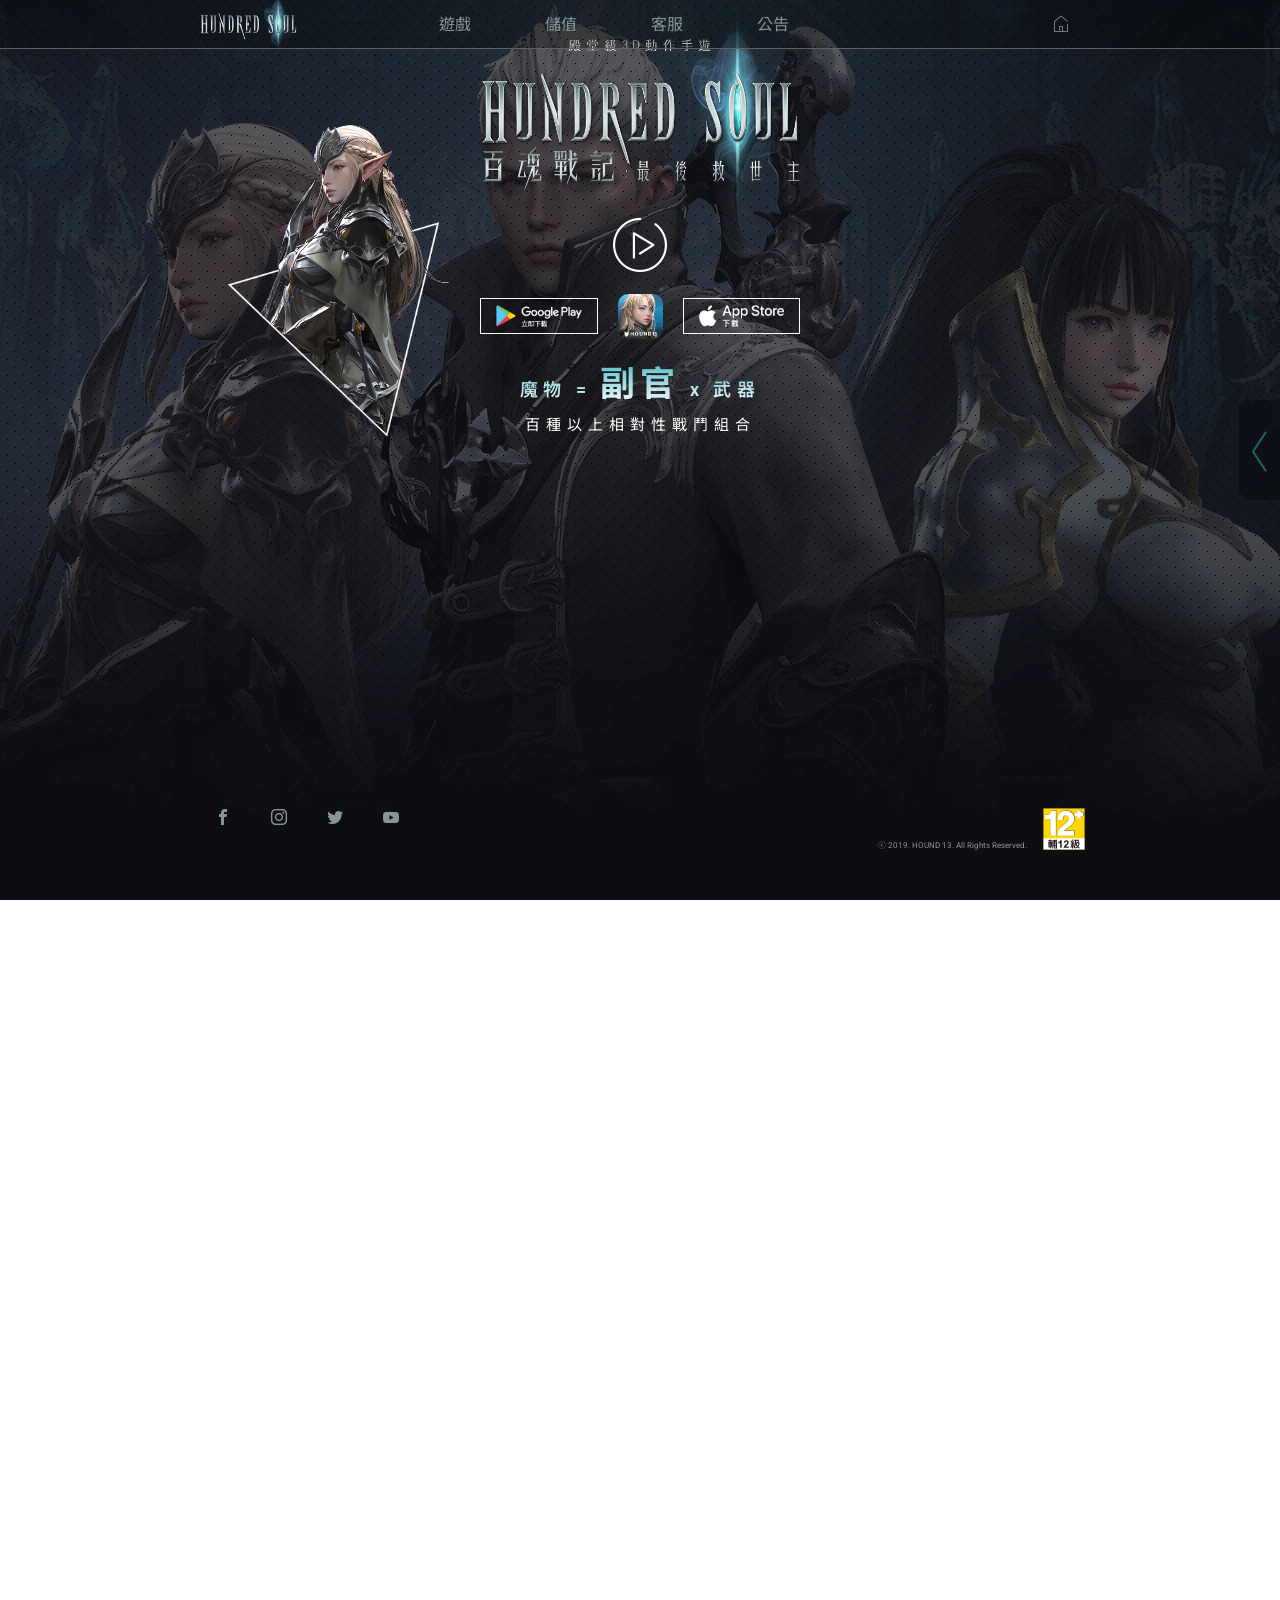
==== commit 2bb8c712: "fullpage-swiper-menu" ====
--- a/full.html
+++ b/full.html
@@ -39,6 +39,34 @@
 			</div>
 		</div>
 	</nav>
+	<div class="storage desktop">
+		<div class="storage__open">
+			<i class="icon icon-right"></i>
+		</div>
+		<div class="storage__content slider slider-mobile">
+			<ul class="slider-wrap list-reset">
+				<li class="slider-item">
+					<a href="#!" target="_blank">
+						<img src="assets/img/banner01.png" alt="">
+					</a>
+				</li>
+				<li class="slider-item">
+					<a href="#!" target="_blank">
+						<img src="assets/img/banner02.png" alt="">
+					</a>
+				</li>
+				<li class="slider-item">
+					<a href="#!" target="_blank">
+						<img src="assets/img/banner03.png" alt="">
+					</a>
+				</li>
+			</ul>
+			<ul class="slider-navi list-reset mobile">
+				<li class="slider-navi--prev"><i class="icon icon-slider-left"></i></li>
+				<li class="slider-navi--next"><i class="icon icon-slider-right"></i></li>
+			</ul>
+		</div>
+	</div>
 	<div id="fullpage">
 		<header class="section">
 			<video autoplay muted loop poster="assets/img/1920x1080.jpg" data-autoplay>
@@ -69,7 +97,7 @@
 						</div>
 						<ul class="app-list list-reset flex desktop">
 							<li class="app-logo"><a href="#!"><img src="assets/img/google_play@3x.png" alt=""></a></li>
-							<li><a href="#!"><img src="assets/img/hound13.png" alt=""></a></li>
+							<li><a href="#!"><img src="assets/img/hound13-app.png" alt=""></a></li>
 							<li class="app-logo"><a href="#!"><img src="assets/img/apple_store@3x.png" alt=""></a></li>
 						</ul>
 						<div class="coptText">
@@ -84,6 +112,34 @@
 				</div>
 			</div>
 		</header>
+		<div class="section storage mobile">
+			<div class="storage__open">
+				<i class="icon icon-right"></i>
+			</div>
+			<div class="storage__content slider slider-mobile">
+				<ul class="slider-wrap list-reset">
+					<li class="slider-item">
+						<a href="#!" target="_blank">
+							<img src="assets/img/banner01.png" alt="">
+						</a>
+					</li>
+					<li class="slider-item">
+						<a href="#!" target="_blank">
+							<img src="assets/img/banner02.png" alt="">
+						</a>
+					</li>
+					<li class="slider-item">
+						<a href="#!" target="_blank">
+							<img src="assets/img/banner03.png" alt="">
+						</a>
+					</li>
+				</ul>
+				<ul class="slider-navi list-reset mobile">
+					<li class="slider-navi--prev"><i class="icon icon-slider-left"></i></li>
+					<li class="slider-navi--next"><i class="icon icon-slider-right"></i></li>
+				</ul>
+			</div>
+		</div>
 		<div class="section slider slider-bg slider-game-menu">
 			<div class="flex card-group desktop">
 				<a class="card-item" href="#monster">
@@ -257,76 +313,42 @@
 		<div class="section slider slider-bg slider-fellow">
 			<img src="assets/img/fellow-title.png" alt="副官" class="item-title">
 			<div class="item-container adjutantSlide">
-				<!-- <div class="slider slider-infinite">
-					<div class="slider-wrap">
-						<div class="slider-item">
-							<div class="fellow-img fellow-img--set">
-								<img src="assets/img/adCha01.png" alt="">
-								<img src="assets/img/adCha01_on.png" alt="" class="on">
-							</div>
-							<div class="fellow-img fellow-img--active">
-								<img src="assets/img/adCha01_active.png" alt="">
-							</div>
-							<h4 class="sr-only">開朗的突擊少女</h4>
-							<h3 class="sr-only">菲力帕</h3>
-							<p class="sr-only">讓敵人陷入暈眩狀態，破壞霸體的專門副官</p>
-						</div>
-						<div class="slider-item">
-							<div class="fellow-img fellow-img--set">
-								<img src="assets/img/adCha02.png" alt="">
-								<img src="assets/img/adCha02_on.png" alt="" class="on">
-							</div>
-							<div class="fellow-img fellow-img--active">
-								<img src="assets/img/adCha02_active.png" alt="">
-							</div>
-							<h4 class="sr-only">北方守護者</h4>
-							<h3 class="sr-only">基加提克</h3>
-							<p class="sr-only">讓敵人陷入浮空狀態，擊倒狀態後附加額外的打擊</p>
-						</div>
-						<div class="slider-item active">
-							<div class="fellow-img fellow-img--set">
-								<img src="assets/img/adCha03.png" alt="">
-								<img src="assets/img/adCha03_on.png" alt="" class="on">
-							</div>
-							<div class="fellow-img fellow-img--active">
-								<img src="assets/img/adCha03_active.png" alt="">
-							</div>
-							<h4 class="sr-only">森林守護者</h4>
-							<h3 class="sr-only">娜絲瑞</h3>
-							<p class="sr-only">讓敵人陷入暈眩狀態，浮空狀態後給予額外的打擊</p>
-						</div>
-						<div class="slider-item">
-							<div class="fellow-img fellow-img--set">
-								<img src="assets/img/adCha04.png" alt="">
-								<img src="assets/img/adCha04_on.png" alt="" class="on">
-							</div>
-							<div class="fellow-img fellow-img--active">
-								<img src="assets/img/adCha04_active.png" alt="">
-							</div>
-							<h4 class="sr-only">女神之子</h4>
-							<h3 class="sr-only">拉黎卡</h3>
-							<p class="sr-only">專門輔助我軍攻擊且治癒傷勢，解除狀態異常回復瀕死狀態</p>
-						</div>
-						<div class="slider-item">
-							<div class="fellow-img fellow-img--set">
-								<img src="assets/img/adCha05.png" alt="">
-								<img src="assets/img/adCha05_on.png" alt="" class="on">
-							</div>
-							<div class="fellow-img fellow-img--active">
-								<img src="assets/img/adCha05_active.png" alt="">
-							</div>
-							<h4 class="sr-only">炙烈的火焰魔女</h4>
-							<h3 class="sr-only">凱倫</h3>
-							<p class="sr-only">讓敵人陷入灼傷、暈眩狀態，灼傷狀態爆炸後造成範圍攻擊</p>
+				<div class="slider-group">
+					<div class="slideBox slider-fellow">
+						<div class="inner">
+							<div class="swiper-container">
+								<div class="swiper-wrapper">
+									<div class="swiper-slide no1">
+										<div class="item">
+											<div class="img"><img src="assets/img/adCha04_active.png" alt=""></div>
+										</div>
+									</div>
+									<div class="swiper-slide no2">
+										<div class="item">
+											<div class="img"><img src="assets/img/adCha02_active.png" alt="부관"></div>
+										</div>
+									</div>
+									<div class="swiper-slide no3">
+										<div class="item">
+											<div class="img"><img src="assets/img/adCha03_active.png" alt="설명"></div>
+										</div>
+									</div>
+									<div class="swiper-slide no4">
+										<div class="item">
+											<div class="img"><img src="assets/img/adCha04_active.png" alt="설명"></div>
+										</div>
+									</div>
+									<div class="swiper-slide no5">
+										<div class="item">
+											<div class="img"><img src="assets/img/adCha05_active.png" alt="설명"></div>
+										</div>
+									</div>
+								</div>
+							</div>
+						</div>
+						<div class="swiper-pagination">
 						</div>
 					</div>
-					<ul class="slider-dot list-reset">
-						<li></li>
-						<li></li>
-						<li class="active"></li>
-						<li></li>
-						<li></li>
-					</ul>
 					<div class="slider-hide">
 						<div class="slider-arrow"><i class="icon icon-slider-right"></i></div>
 						<div class="slider-item">
@@ -335,41 +357,6 @@
 							<p class="sr-only">讓敵人陷入束縛狀態，曾獲得雷蒙大師的指導</p>
 							<img src="assets/img/adCha-6.png" alt="">
 						</div>
-					</div>
-				</div> -->
-				<div class="slideBox slider-fellow">
-					<div class="inner">
-						<div class="swiper-container">
-							<div class="swiper-wrapper">
-								<div class="swiper-slide no1">
-									<div class="item">
-										<div class="img"><img src="assets/img/adCha04_active.png" alt=""></div>
-									</div>
-								</div>
-								<div class="swiper-slide no2">
-									<div class="item">
-										<div class="img"><img src="assets/img/adCha02_active.png" alt="부관"></div>
-									</div>
-								</div>
-								<div class="swiper-slide no3">
-									<div class="item">
-										<div class="img"><img src="assets/img/adCha03_active.png" alt="설명"></div>
-									</div>
-								</div>
-								<div class="swiper-slide no4">
-									<div class="item">
-										<div class="img"><img src="assets/img/adCha04_active.png" alt="설명"></div>
-									</div>
-								</div>
-								<div class="swiper-slide no5">
-									<div class="item">
-										<div class="img"><img src="assets/img/adCha05_active.png" alt="설명"></div>
-									</div>
-								</div>
-							</div>
-						</div>
-					</div>
-					<div class="swiper-pagination">
 					</div>
 				</div>
 			</div>
@@ -669,22 +656,31 @@
 			</div>
 		</div>
 	</div>
+	<ul class="slider-lr-navi list-reset" id="sideMenu">
+		<li class="first"><a href="#monster">魔物</a></li>
+		<li class="first"><a href="#fellow">副官</a></li>
+		<li class="first eq-title"><a href="#equipmentMain">武器</a></li>
+		<li class="second eq-main"><a href="#equipmentMain">主武器</a></li>
+		<li class="second eq-sub"><a href="#equipmentSub">輔助武器</a></li>
+	</ul>
 	<ul class="app-list list-reset flex mobile">
 		<li class="app-logo"><a href="#!"><img src="assets/img/google_play@3x.png" alt=""></a></li>
-		<li><a href="#!"><img src="assets/img/hound13.png" alt=""></a></li>
+		<li><a href="#!"><img src="assets/img/hound13-app.png" alt=""></a></li>
 		<li class="app-logo"><a href="#!"><img src="assets/img/apple_store@3x.png" alt=""></a></li>
 	</ul>
 	<footer>
 		<div class="container">
 			<div class="flex">
-				<ul class="sns flex list-reset">
+				<ul class="sns flex list-reset desktop">
 					<li><a href="https://www.facebook.com/hundredsoul.tw" target="_blank"><i class="icon icon-facebook"></i></a></li>
 					<li><a href="https://www.instagram.com/hundredsoul_tw/" target="_blank"><i class="icon icon-instagram"></i></a></li>
 					<li><a href="https://twitter.com/HundredSoulTW" target="_blank"><i class="icon icon-twitter"></i></a></li>
 					<li><a href="https://www.youtube.com/channel/UCJKom9AdipwO58HMVMMrx8w/" target="_blank"><i class="icon icon-youtube"></i></a></li>
 				</ul>
 				<div class="copyright">
+					<img src="assets/img/hound13.png" alt="" class="mobile">
 					<p class="mtb0">ⓒ 2019. HOUND 13. All Rights Reserved.</p>
+					<img src="assets/img/12.svg" class="alert" alt="輔12">
 				</div>
 			</div>
 		</div>
@@ -707,15 +703,29 @@
 	<script type="text/javascript" src="assets/js/swiper.min.js"></script>
 	<script type="text/javascript" src="assets/js/main.js"></script>
 	<script type="text/javascript">
-		$('#fullpage').fullpage({
-			anchors: ['header', 'gameMenu', 'monster', 'fellow', 'equipmentMain', 'equipmentSub'],
-			verticalCentered: true,
-			menu: '#nav',
-			//lockAnchors :true,
-			//autoScrolling: false,
-			lazyLoading: true,
-			responsiveHeight: 900,
-			navigation: true
+		$(".storage.mobile").remove();
+		$(document).ready(function() {
+			var width = $(window).width();
+			if (width >= 1024) {
+				$('#fullpage').fullpage({
+					anchors: ['header', 'gameMenu', 'monster', 'fellow', 'equipmentMain', 'equipmentSub'],
+					verticalCentered: true,
+					menu: '#nav',
+					lazyLoading: true,
+					navigation: false
+				});
+			} else {
+				$('#fullpage').fullpage({
+					anchors: ['header', 'storage','gameMenu', 'monster', 'fellow', 'equipmentMain', 'equipmentSub'],
+					verticalCentered: true,
+					menu: '#nav',
+					//lockAnchors :true,
+					//autoScrolling: false,
+					lazyLoading: true,
+					responsiveHeight: 900,
+					navigation: false
+				});
+			}
 		});
 	</script>
 </body>
